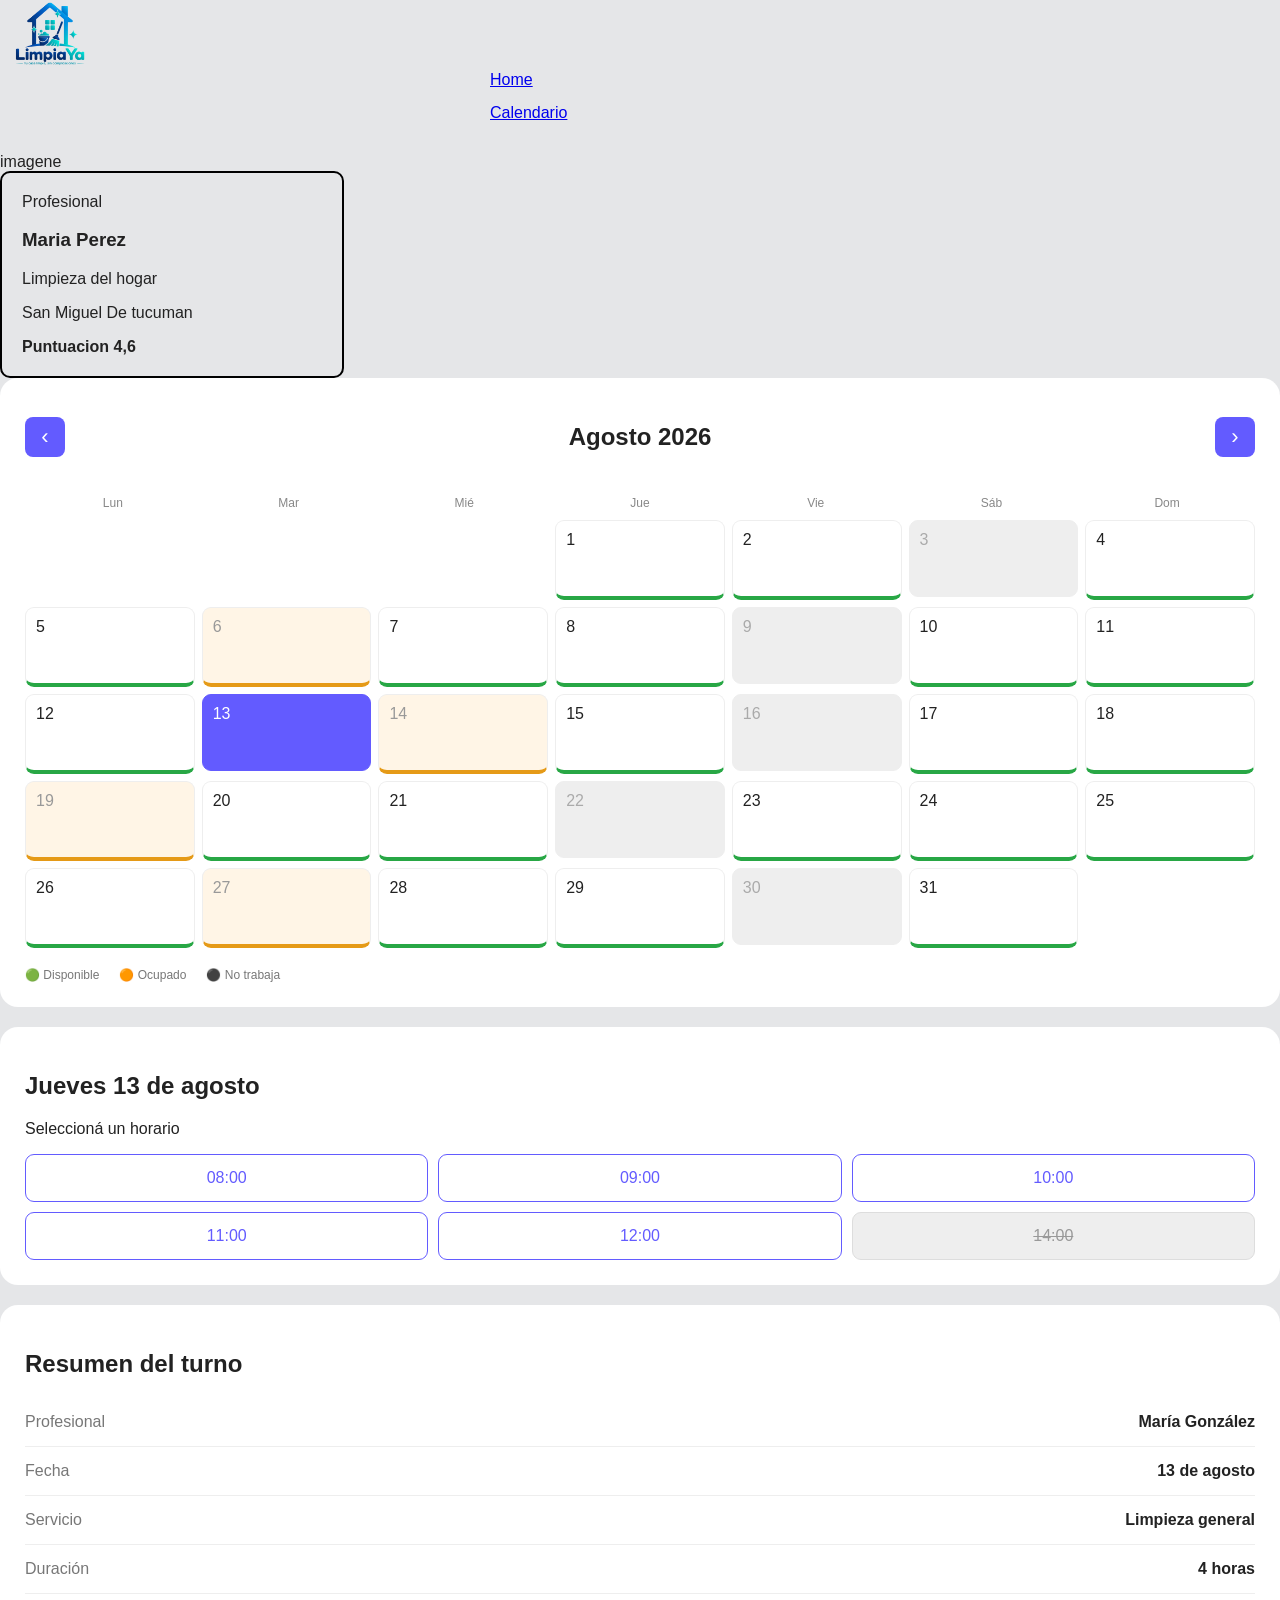
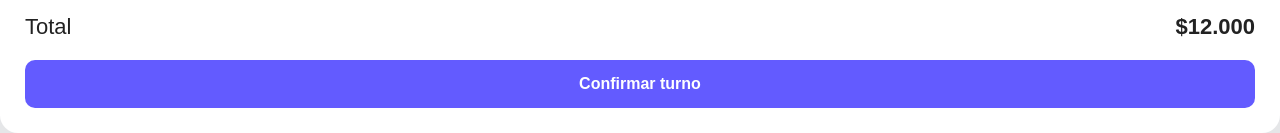
==== paginas/Cuenta.html @ b12fad2e "first commit" ====
<!DOCTYPE html>
<html lang="es-AR">

<head>
    <meta charset="UTF-8">
    <meta name="viewport" content="width=device-width, initial-scale=1.0">

    <meta name="author" content="Lucas Fara">
    <meta name="description"
        content="Cuenta personal de LimpiaYa para gestionar perfil, horarios, agenda y billetera.">
    <meta name="keywords" content="LimpiaYa, limpieza, hogar, agenda, billetera">

    <title>Mi cuenta</title>

    <link rel="stylesheet" href="../estilos/estilos.css" >
</head>

<body>
<header class="header-cuenta">
<img src="../imagenes/casita2.png" alt="" width="100">
<form action="" class="formulario">
    <li><a href="../index.html">Home</a></li>
    <li><a href="#tarjeta">Calendario</a></li>
    <li><a href=""></a></li>
</ul>
</form>
<ul>
</header>
<main class="main-cuenta">
    <section>
        <div class="Foto">
          imagene
        </div>
        <div class="informacion">
<span>Profesional</span>
<h3>Maria Perez</h3>
<p>Limpieza del hogar</p>
<p>San Miguel De tucuman</p>
<strong>Puntuacion 4,6</strong>
    </div>
    </section>
<section class="tarjeta">
            <div class="mes" id="tarjeta">

                <button>‹</button>

                <h2>Agosto 2026</h2>

                <button>›</button>

            </div>


            <div class="semana">

                <span>Lun</span>
                <span>Mar</span>
                <span>Mié</span>
                <span>Jue</span>
                <span>Vie</span>
                <span>Sáb</span>
                <span>Dom</span>

            </div>


            <div class="calendario" >


                <div></div>
                <div></div>
                <div></div>

                <div class="dia disponible">
                    1
                </div>

                <div class="dia disponible">
                    2
                </div>

                <div class="dia no-disponible">
                    3
                </div>

                <div class="dia disponible">
                    4
                </div>

                <div class="dia disponible">
                    5
                </div>

                <div class="dia ocupado">
                    6
                </div>

                <div class="dia disponible">
                    7
                </div>

                <div class="dia disponible">
                    8
                </div>

                <div class="dia no-disponible">
                    9
                </div>

                <div class="dia disponible">
                    10
                </div>

                <div class="dia disponible">
                    11
                </div>

                <div class="dia disponible">
                    12
                </div>

                <div class="dia seleccionado">
                    13
                </div>

                <div class="dia ocupado">
                    14
                </div>

                <div class="dia disponible">
                    15
                </div>

                <div class="dia no-disponible">
                    16
                </div>

                <div class="dia disponible">
                    17
                </div>

                <div class="dia disponible">
                    18
                </div>

                <div class="dia ocupado">
                    19
                </div>

                <div class="dia disponible">
                    20
                </div>

                <div class="dia disponible">
                    21
                </div>

                <div class="dia no-disponible">
                    22
                </div>

                <div class="dia disponible">
                    23
                </div>

                <div class="dia disponible">
                    24
                </div>

                <div class="dia disponible">
                    25
                </div>

                <div class="dia disponible">
                    26
                </div>

                <div class="dia ocupado">
                    27
                </div>

                <div class="dia disponible">
                    28
                </div>

                <div class="dia disponible">
                    29
                </div>

                <div class="dia no-disponible">
                    30
                </div>

                <div class="dia disponible">
                    31
                </div>

            </div>


            <div class="referencias">

                <span>
                    🟢 Disponible
                </span>

                <span>
                    🟠 Ocupado
                </span>

                <span>
                    ⚫ No trabaja
                </span>

            </div>

        </section>


        <!-- HORARIOS -->

        <section class="tarjeta">

            <h2>
                Jueves 13 de agosto
            </h2>

            <p class="gris">
                Seleccioná un horario
            </p>


            <div class="horarios">

                <input
                    type="radio"
                    name="hora"
                    id="hora1">

                <label for="hora1">
                    08:00
                </label>


                <input
                    type="radio"
                    name="hora"
                    id="hora2">

                <label for="hora2">
                    09:00
                </label>


                <input
                    type="radio"
                    name="hora"
                    id="hora3">

                <label for="hora3">
                    10:00
                </label>


                <input
                    type="radio"
                    name="hora"
                    id="hora4">

                <label for="hora4">
                    11:00
                </label>


                <input
                    type="radio"
                    name="hora"
                    id="hora5">

                <label for="hora5">
                    12:00
                </label>


                <input
                    type="radio"
                    name="hora"
                    id="hora6"
                    disabled>

                <label
                    for="hora6"
                    class="ocupado">

                    14:00

                </label>

            </div>

        </section>


        <!-- RESUMEN -->

        <section class="resumen">

            <h2>Resumen del turno</h2>

            <div class="fila">

                <span>Profesional</span>

                <strong>
                    María González
                </strong>

            </div>


            <div class="fila">

                <span>Fecha</span>

                <strong>
                    13 de agosto
                </strong>

            </div>


            <div class="fila">

                <span>Servicio</span>

                <strong>
                    Limpieza general
                </strong>

            </div>


            <div class="fila">

                <span>Duración</span>

                <strong>
                    4 horas
                </strong>

            </div>


            <div class="total" > 
    

                <span>Total</span>

                <strong>
                    $12.000
                </strong>

            </div>


            <button class="confirmar">
                Confirmar turno
            </button>

        </section>


</main>
<footer>



</footer>

</body>

</html>
---- estilos/estilos.css ----
:root{ 
    --colorFondo:linear-gradient(90deg,rgba(0, 197, 219, 1) 0%, rgba(9, 121, 121, 1) 48%, rgba(0, 212, 255, 1) 100%);
}

.centrar{text-align: center;background: linear-gradient(90deg,rgba(0, 197, 219, 1) 0%, rgba(9, 121, 121, 1) 48%, rgba(0, 212, 255, 1) 100%);;
}
.centrar img{animation-name: girar; animation-duration: 10s; animation-iteration-count: infinite; animation-delay: 10s;}
.menu-m {text-align: center;}
.menu-m a{position: relative;}
.menu-m a::after{
    content: "";
    position: absolute;
    width: 0;
    height: 2px;
    background-color: red;
    bottom: 2px;
    left: 0;
    transition: width 1s;
}
.menu-m a:hover{ color: red;}
.menu-m a:hover::after{width: 100%;}
h1{ background-color: rgba(0, 255, 255, 0.364);}
.menu-m a {text-decoration: none;
  color: black;
}
.menu-m  li {list-style: none;}
.formulario {display: flex;
flex-direction: column;
 gap: 15px;
    width: 300px;
    margin: auto;
  }
footer {background-color:var(--colorFondo);}
footer ul li a{ text-decoration: none;}
footer li {list-style: none;}
.header-cuenta  {justify-content: space-between; color: #635bff; text-decoration: none;}
.header-cuenta li { text-decoration:none;}
.informacion{
     border: 2px solid black;
    padding: 20px;
    width: 300px;
    border-radius: 10px;
    text-align: left;
    
     }

    
 

body {
    margin: 0;
    font-family: Arial, Helvetica, sans-serif;
    background: #e5e6e8;
    color: #222;
}
.header-cuenta {list-style: none;;
    background-color: var(--colorFondo);}
.tarjeta{

    background: white;

    padding: 25px;

    border-radius: 18px;

    margin-bottom: 20px;
}
.mes {

    display: flex;

    align-items: center;

    justify-content: space-between;
}
.mes button {

    width: 40px;

    height: 40px;

    border: none;

    background: #635bff;

    color: white;

    border-radius: 8px;

    font-size: 22px;
}
.semana {

    display: grid;

    grid-template-columns:
        repeat(7, 1fr);

    text-align: center;

    color: #888;

    font-size: 12px;

    margin-top: 25px;

    margin-bottom: 10px;
}
.calendario {

    display: grid;

    grid-template-columns:
        repeat(7, 1fr);

    gap: 7px;
}

.dia {

    height: 55px;

    border: 1px solid #eee;

    border-radius: 9px;

    padding: 10px;

    cursor: pointer;

    background: white;
}

.dia.disponible {

    border-bottom: 4px solid #28a745;
}

.dia.ocupado {

    background: #fff5e6;

    border-bottom: 4px solid #e59a17;

    color: #999;
}

.dia.no-disponible {

    background: #eee;

    color: #aaa;

    cursor: not-allowed;
}

.dia.seleccionado {

    background: #635bff;

    color: white;

    border-color: #635bff;
}




.referencias {

    display: flex;

    gap: 20px;

    margin-top: 20px;

    font-size: 12px;

    color: #777;
}
.horarios {

    display: grid;

    grid-template-columns:
        repeat(3, 1fr);

    gap: 10px;
}
.horarios input {

    display: none;
}
.horarios label {

    border: 1px solid #635bff;

    padding: 14px;

    text-align: center;

    border-radius: 9px;

    color: #635bff;

    cursor: pointer;
}




.horarios input:checked + label {

    background: #635bff;

    color: white;
}



.horarios label.ocupado {

    background: #eee;

    color: #999;

    border-color: #ddd;

    cursor: not-allowed;

    text-decoration: line-through;
}



.resumen {

    background: white;

    padding: 25px;

    border-radius: 18px;
}

.fila {

    display: flex;

    justify-content: space-between;

    padding: 15px 0;

    border-bottom: 1px solid #eee;
}

.fila span {

    color: #777;
}

.total {

    display: flex;

    justify-content: space-between;

    padding: 20px 0;

    font-size: 22px;
}

.confirmar {

    width: 100%;

    padding: 15px;

    border: none;

    border-radius: 10px;

    background: #635bff;

    color: white;

    font-size: 16px;

    font-weight: bold;

    cursor: pointer;
}

.footer a:hover{ color: var(--colorFondo);}
/* @keyframes girar{
to{
    transform: rotateY(0deg);
}
from{transform: rotateY(360deg)}

}
 */
 @keyframes girar {0% {transform: rotateY(0deg);}

50%{ transform: rotateY(180deg);}
75%{ transform: rotateX(270deg);}
 100% {transform: rotateY(360deg);}}

 :root{
    --colorRojo: red;
    --tamanioTitulo: 10px;
 }


 .caja-padre{
    display: grid;
    background-color: grey;
    grid-template-areas: 
    "header"
    "main aside"
    "footer"
    ;
    grid-template-columns: 2fr 1fr;
    grid-template-rows: 1fr 3fr 1fr ;
 }
 .caja-padre {
  display: grid;
  background-color: grey;
   grid-template-areas: 
    "header header"
    "main aside"
    "footer footer"
    ;
    grid-template-columns: 2fr 1fr;
    grid-template-rows: 1fr 3fr 1fr ;
}

#uno {
  background-color: aqua;
  grid-area: header;
}

#dos {
  background-color: red;
  grid-area: main;
}

#tres {
  background-color: blue;
  grid-area: aside;
}

#cuatro {
  background-color: blueviolet;
  grid-area: footer;
}
.header-nav {
  display: flex;
  justify-content: space-between;
  align-items: center;
  padding: 15px;
}

.header-nav img {
  width: 150px;
  border-radius: 100px;
}

.header-nav ul {
  display: flex;
  list-style: none;
  gap: 10px;
}

.header-nav a {
  text-decoration: none;
  color: black;
}
@media (max-width: 500px) {
  .caja-padre {
    display: grid;
    background-color: grey;
    grid-template-areas:
      "header"
      "main"
      "aside"
      "footer";
    grid-template-columns: 1fr;
    grid-template-rows: 1fr;
  }}
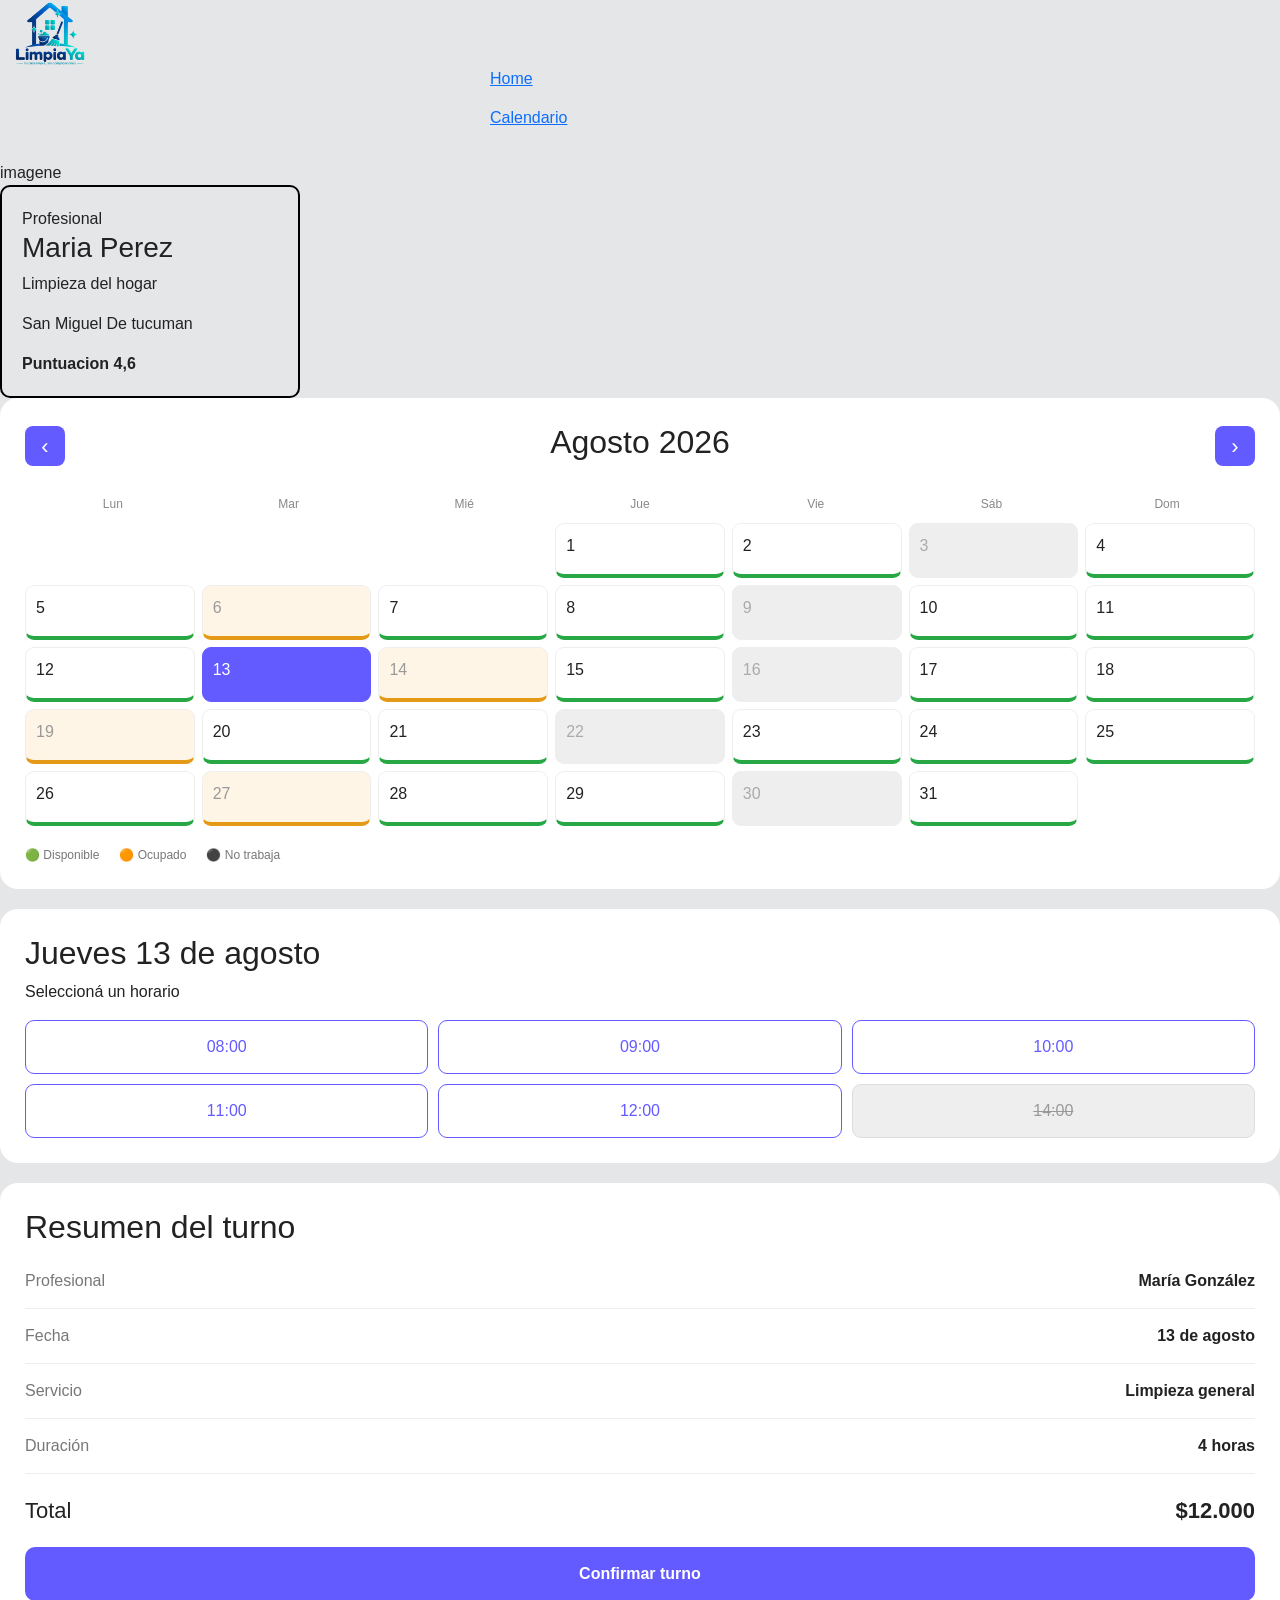
==== commit 1e17776f: "segunda parte bootrap" ====
--- a/paginas/Cuenta.html
+++ b/paginas/Cuenta.html
@@ -11,8 +11,8 @@
     <meta name="keywords" content="LimpiaYa, limpieza, hogar, agenda, billetera">
 
     <title>Mi cuenta</title>
-
-    <link rel="stylesheet" href="../estilos/estilos.css" >
+<link href="https://cdn.jsdelivr.net/npm/bootstrap@5.3.8/dist/css/bootstrap.min.css" rel="stylesheet" integrity="sha384-sRIl4kxILFvY47J16cr9ZwB07vP4J8+LH7qKQnuqkuIAvNWLzeN8tE5YBujZqJLB" crossorigin="anonymous">
+<link rel="stylesheet" href="../estilos/estilos.css" >
 </head>
 
 <body>
--- a/estilos/estilos.css
+++ b/estilos/estilos.css
@@ -387,4 +387,8 @@
       "footer";
     grid-template-columns: 1fr;
     grid-template-rows: 1fr;
-  }}+  }}
+  .carousel-inner img {height: 60vh;
+object-fit: cover;}
+.card img {height: 30vh;
+object-fit: cover;}
